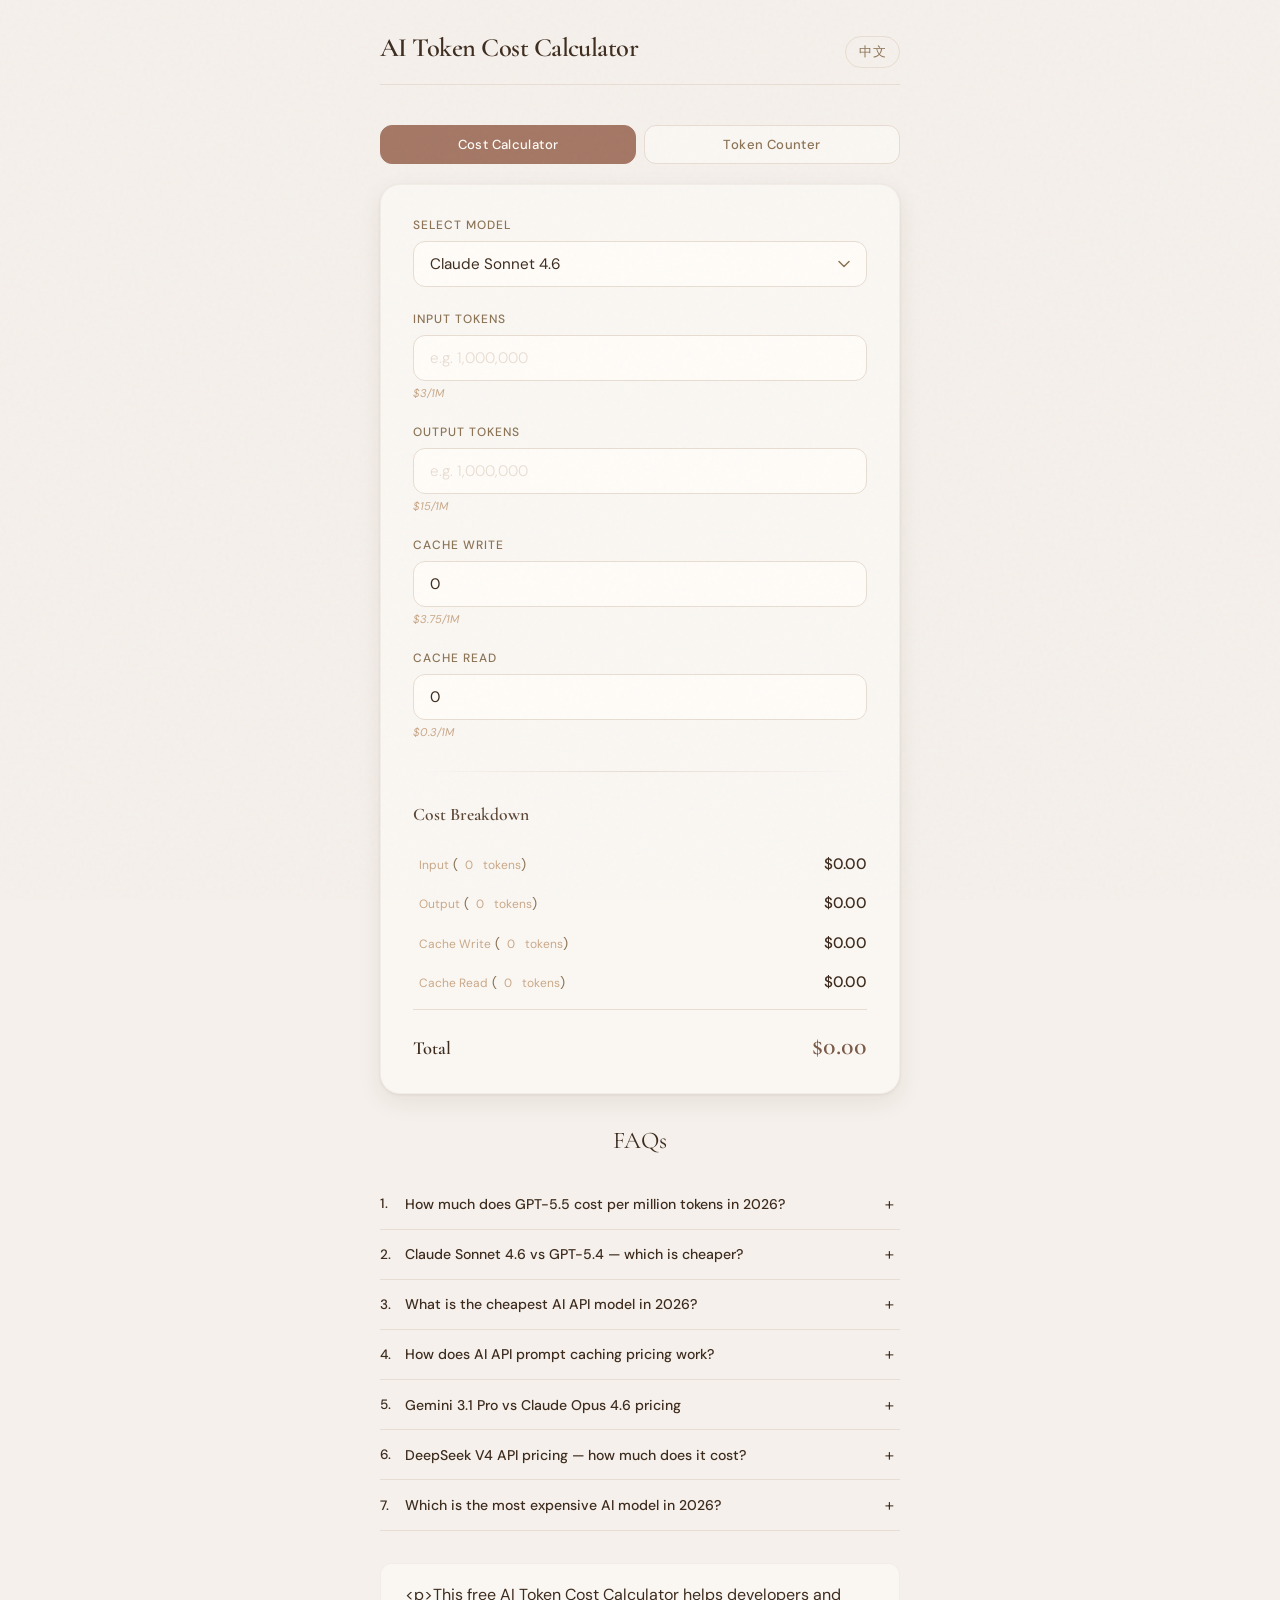
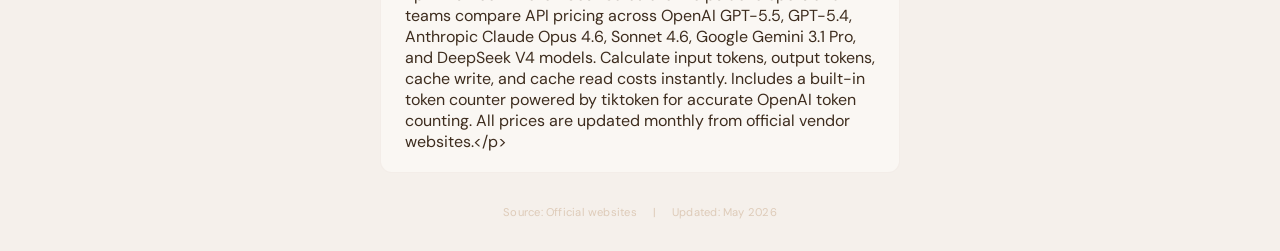
==== index.html @ 5569f966 "seo: add about section with keywords and PWA manifest - Add SEO-friendly about section below FAQ wit" ====
<!DOCTYPE html>
<html lang="en">
<head>
  <meta charset="UTF-8">
  <meta name="viewport" content="width=device-width, initial-scale=1.0">
  <title>AI Token Cost Calculator | AI Token 费用计算器</title>
  <meta name="description" content="Free AI API token cost calculator. Compare pricing across OpenAI GPT, Anthropic Claude, Google Gemini, and DeepSeek models. Calculate input, output, cache write and cache read costs instantly.">
  <meta name="keywords" content="AI API cost calculator, token pricing, GPT-5 pricing, Claude pricing, Gemini pricing, DeepSeek pricing, AI token费用计算器, API成本计算, 模型价格对比">
  <meta name="author" content="AI Token Calculator">
  <meta name="robots" content="index, follow">
  <link rel="canonical" href="https://tokencostcalc.com/">

  <!-- Open Graph -->
  <meta property="og:title" content="AI Token Cost Calculator | AI Token 费用计算器">
  <meta property="og:description" content="Free AI API token cost calculator. Compare pricing across OpenAI, Anthropic, Google, and DeepSeek models.">
  <meta property="og:type" content="website">
  <meta property="og:url" content="https://tokencostcalc.com/">
  <meta property="og:locale" content="en_US">
  <meta property="og:locale:alternate" content="zh_CN">

  <!-- Twitter Card -->
  <meta name="twitter:card" content="summary">
  <meta name="twitter:title" content="AI Token Cost Calculator">
  <meta name="twitter:description" content="Free AI API token cost calculator. Compare pricing across GPT, Claude, Gemini, DeepSeek.">

  <!-- Structured Data -->
  <script type="application/ld+json">
  {
    "@context": "https://schema.org",
    "@type": "WebApplication",
    "name": "AI Token Cost Calculator",
    "alternateName": "AI Token 费用计算器",
    "description": "Free AI API token cost calculator for comparing pricing across OpenAI, Anthropic, Google, and DeepSeek models.",
    "applicationCategory": "DeveloperApplication",
    "operatingSystem": "Web",
    "offers": { "@type": "Offer", "price": "0", "priceCurrency": "USD" },
    "inLanguage": ["en", "zh"]
  }
  </script>

  <link rel="preconnect" href="https://fonts.googleapis.com">
  <link rel="preconnect" href="https://fonts.gstatic.com" crossorigin>
  <link rel="stylesheet" href="https://fonts.googleapis.com/css2?family=Cormorant+Garamond:ital,wght@0,400;0,600;1,400&family=DM+Sans:wght@300;400;500;600&display=swap">
  <link rel="stylesheet" href="css/style.css">
  <link rel="icon" href="data:image/svg+xml,<svg xmlns='http://www.w3.org/2000/svg' viewBox='0 0 100 100'><text y='.9em' font-size='90'>☕</text></svg>">
  <link rel="manifest" href="manifest.json">
  <meta name="theme-color" content="#a47764">
  <link rel="alternate" hreflang="en" href="https://tokencostcalc.com/?lang=en">
  <link rel="alternate" hreflang="zh" href="https://tokencostcalc.com/?lang=zh">
  <link rel="alternate" hreflang="x-default" href="https://tokencostcalc.com/">
</head>
<body>
  <div class="container">
    <header>
      <h1 data-i18n="title">AI Token Cost Calculator</h1>
      <button id="lang-toggle">中文</button>
    </header>

    <nav class="tabs" role="tablist">
      <button class="tab active" data-tab="calculator" role="tab" aria-selected="true" data-i18n="tabCalculator">Cost Calculator</button>
      <button class="tab" data-tab="token-counter" role="tab" aria-selected="false" data-i18n="tabTokenCounter">Token Counter</button>
    </nav>

    <div class="card" id="calculator-panel" role="tabpanel">
      <div class="field">
        <label data-i18n="selectModel" for="model-select">Select Model</label>
        <select id="model-select"></select>
      </div>

      <div class="field">
        <label data-i18n="inputTokens">Input Tokens</label>
        <input type="text" id="input-tokens" inputmode="numeric" data-i18n-placeholder="placeholder_tokens" placeholder="e.g. 100000">
        <div class="price-hint" id="price-input"></div>
      </div>

      <div class="field">
        <label data-i18n="outputTokens">Output Tokens</label>
        <input type="text" id="output-tokens" inputmode="numeric" data-i18n-placeholder="placeholder_tokens" placeholder="e.g. 100000">
        <div class="price-hint" id="price-output"></div>
      </div>

      <div class="field">
        <label data-i18n="cacheWrite">Cache Write</label>
        <input type="text" id="cache-write" inputmode="numeric" data-i18n-placeholder="placeholder_tokens" placeholder="e.g. 100000" value="0">
        <div class="price-hint" id="price-cw"></div>
      </div>

      <div class="field">
        <label data-i18n="cacheRead">Cache Read</label>
        <input type="text" id="cache-read" inputmode="numeric" data-i18n-placeholder="placeholder_tokens" placeholder="e.g. 100000" value="0">
        <div class="price-hint" id="price-cr"></div>
      </div>

      <div class="divider"></div>

      <div class="results-header" data-i18n="costBreakdown">Cost Breakdown</div>

      <div class="result-row">
        <span class="label"><span data-i18n="inputCost">Input</span> (<span id="res-input-tokens">0</span> <span data-i18n="tokens">tokens</span>)</span>
        <span class="amount" id="res-input-cost">$0.00</span>
      </div>

      <div class="result-row">
        <span class="label"><span data-i18n="outputCost">Output</span> (<span id="res-output-tokens">0</span> <span data-i18n="tokens">tokens</span>)</span>
        <span class="amount" id="res-output-cost">$0.00</span>
      </div>

      <div class="result-row">
        <span class="label"><span data-i18n="cacheWriteCost">Cache Write</span> (<span id="res-cw-tokens">0</span> <span data-i18n="tokens">tokens</span>)</span>
        <span class="amount" id="res-cw-cost">$0.00</span>
      </div>

      <div class="result-row">
        <span class="label"><span data-i18n="cacheReadCost">Cache Read</span> (<span id="res-cr-tokens">0</span> <span data-i18n="tokens">tokens</span>)</span>
        <span class="amount" id="res-cr-cost">$0.00</span>
      </div>

      <div class="result-divider"></div>

      <div class="result-total">
        <span class="label" data-i18n="total">Total</span>
        <span class="amount" id="res-total">$0.00</span>
      </div>
    </div>

    <div class="card" id="token-counter-panel" role="tabpanel" hidden>
      <div class="field">
        <label data-i18n="selectModel" for="tc-model-select">Select Model</label>
        <select id="tc-model-select"></select>
      </div>

      <div class="field">
        <label data-i18n="inputText">Input Text</label>
        <textarea id="tc-input" rows="8" data-i18n-placeholder="placeholder_text" placeholder="Paste or type text..."></textarea>
      </div>

      <div class="divider"></div>

      <div class="tc-results" aria-live="polite">
        <div class="tc-row">
          <span class="tc-label" data-i18n="tokenCount">Token Count</span>
          <span class="tc-value" id="tc-token-count">0</span>
        </div>
        <div class="tc-row">
          <span class="tc-label" data-i18n="charCount">Character Count</span>
          <span class="tc-value" id="tc-char-count">0</span>
        </div>
      </div>

      <div class="tc-note" data-i18n="approxNote">* Non-OpenAI models are estimates</div>
    </div>

    <!-- FAQ Section for SEO long-tail keywords -->
    <section class="faq" id="faq-section" itemscope itemtype="https://schema.org/FAQPage">
      <h2 class="faq-title" data-i18n="faqTitle">FAQs</h2>
      <div id="faq-list"></div>
    </section>

    <section class="about" data-i18n="aboutText">
      <p>This free AI Token Cost Calculator helps developers and teams compare API pricing across OpenAI GPT-5.5, GPT-5.4, Anthropic Claude Opus 4.6, Sonnet 4.6, Google Gemini 3.1 Pro, and DeepSeek V4 models. Calculate input tokens, output tokens, cache write, and cache read costs instantly. Includes a built-in token counter powered by tiktoken for accurate OpenAI token counting. All prices are updated monthly from official vendor websites.</p>
    </section>

    <footer>
      <span data-i18n="source">Source: Official websites</span>
      <span>|</span>
      <span data-i18n="updated">Updated: May 2026</span>
    </footer>
  </div>

  <script src="js/models.js?v=20260511"></script>
  <script src="js/i18n.js?v=20260511"></script>
  <script src="js/calculator.js?v=20260511"></script>
  <script src="js/token-counter.js?v=20260511"></script>
  <script src="js/app.js?v=20260511"></script>
</body>
</html>
---- css/style.css ----
:root {
  --bg: #f5f0eb;
  --bg-card: #faf7f3;
  --mocha: #a47764;
  --mocha-light: #c9a888;
  --mocha-pale: #e8ddd2;
  --mocha-deep: #7a5a48;
  --brown-dark: #3d2c1e;
  --brown-mid: #5a4535;
  --brown-soft: #8b7355;
  --white: #fffcf8;
  --shadow: rgba(61, 44, 30, 0.08);
  --shadow-md: rgba(61, 44, 30, 0.12);
}

* {
  margin: 0;
  padding: 0;
  box-sizing: border-box;
}

body {
  font-family: 'DM Sans', sans-serif;
  background: var(--bg);
  color: var(--brown-dark);
  min-height: 100vh;
  display: flex;
  flex-direction: column;
  align-items: center;
  padding: 2rem 1rem;
  opacity: 0;
  transition: opacity 0.6s ease;
}

body.ready {
  opacity: 1;
}

/* noise texture overlay */
body::before {
  content: '';
  position: fixed;
  inset: 0;
  background-image: url("data:image/svg+xml,%3Csvg viewBox='0 0 256 256' xmlns='http://www.w3.org/2000/svg'%3E%3Cfilter id='n'%3E%3CfeTurbulence type='fractalNoise' baseFrequency='0.9' numOctaves='4' stitchTiles='stitch'/%3E%3C/filter%3E%3Crect width='100%25' height='100%25' filter='url(%23n)' opacity='0.03'/%3E%3C/svg%3E");
  pointer-events: none;
  z-index: 1;
}

.container {
  width: 100%;
  max-width: 520px;
}

/* ── Header ── */
header {
  display: flex;
  justify-content: space-between;
  align-items: baseline;
  margin-bottom: 2.5rem;
  padding-bottom: 1rem;
  border-bottom: 1px solid var(--mocha-pale);
}

header h1 {
  font-family: 'Cormorant Garamond', serif;
  font-weight: 600;
  font-size: 1.65rem;
  color: var(--brown-dark);
  letter-spacing: -0.02em;
}

#lang-toggle {
  background: none;
  border: 1px solid var(--mocha-pale);
  color: var(--brown-soft);
  font-family: 'DM Sans', sans-serif;
  font-size: 0.8rem;
  font-weight: 500;
  padding: 0.35rem 0.8rem;
  border-radius: 2rem;
  cursor: pointer;
  transition: all 0.25s ease;
  letter-spacing: 0.04em;
}

#lang-toggle:hover {
  border-color: var(--mocha);
  color: var(--mocha-deep);
  background: var(--white);
}

/* ── Tabs ── */
.tabs {
  display: flex;
  gap: 0.5rem;
  margin-bottom: 1.25rem;
}

.tab {
  flex: 1;
  padding: 0.65rem 1rem;
  font-family: 'DM Sans', sans-serif;
  font-size: 0.82rem;
  font-weight: 500;
  letter-spacing: 0.03em;
  color: var(--brown-soft);
  background: var(--bg-card);
  border: 1px solid var(--mocha-pale);
  border-radius: 0.75rem;
  cursor: pointer;
  transition: all 0.25s ease;
}

.tab:hover {
  border-color: var(--mocha-light);
  color: var(--mocha-deep);
}

.tab.active {
  background: var(--mocha);
  border-color: var(--mocha);
  color: var(--white);
}

/* ── Card ── */
.card {
  background: var(--bg-card);
  border-radius: 1.25rem;
  padding: 2rem;
  box-shadow:
    0 1px 3px var(--shadow),
    0 8px 24px var(--shadow);
  border: 1px solid rgba(164, 119, 100, 0.08);
}

/* ── Form fields ── */
.field {
  margin-bottom: 1.5rem;
}

.field:last-child {
  margin-bottom: 0;
}

.field label {
  display: block;
  font-size: 0.75rem;
  font-weight: 500;
  color: var(--brown-soft);
  text-transform: uppercase;
  letter-spacing: 0.08em;
  margin-bottom: 0.5rem;
}

.field select,
.field input[type="text"] {
  width: 100%;
  padding: 0.75rem 1rem;
  font-family: 'DM Sans', sans-serif;
  font-size: 0.95rem;
  color: var(--brown-dark);
  background: var(--white);
  border: 1px solid var(--mocha-pale);
  border-radius: 0.75rem;
  outline: none;
  transition: border-color 0.2s ease, box-shadow 0.2s ease;
  appearance: none;
  -webkit-appearance: none;
}

.field select {
  background-image: url("data:image/svg+xml,%3Csvg width='12' height='8' viewBox='0 0 12 8' fill='none' xmlns='http://www.w3.org/2000/svg'%3E%3Cpath d='M1 1.5L6 6.5L11 1.5' stroke='%238b7355' stroke-width='1.5' stroke-linecap='round' stroke-linejoin='round'/%3E%3C/svg%3E");
  background-repeat: no-repeat;
  background-position: right 1rem center;
  padding-right: 2.5rem;
  cursor: pointer;
}

.field select:focus,
.field input[type="text"]:focus {
  border-color: var(--mocha);
  box-shadow: 0 0 0 3px rgba(164, 119, 100, 0.12);
}

.field input[type="text"]::placeholder {
  color: var(--mocha-pale);
  font-weight: 300;
}

/* ── Textarea ── */
textarea {
  width: 100%;
  padding: 0.75rem 1rem;
  font-family: 'DM Sans', sans-serif;
  font-size: 0.9rem;
  line-height: 1.6;
  color: var(--brown-dark);
  background: var(--white);
  border: 1px solid var(--mocha-pale);
  border-radius: 0.75rem;
  outline: none;
  resize: vertical;
  min-height: 120px;
  transition: border-color 0.2s ease, box-shadow 0.2s ease;
}

textarea::placeholder {
  color: var(--mocha-pale);
  font-weight: 300;
}

textarea:focus {
  border-color: var(--mocha);
  box-shadow: 0 0 0 3px rgba(164, 119, 100, 0.12);
}

/* ── Token Counter Results ── */
.tc-results {
  display: flex;
  flex-direction: column;
  gap: 0.75rem;
}

.tc-row {
  display: flex;
  justify-content: space-between;
  align-items: baseline;
  padding: 0.5rem 0;
}

.tc-label {
  font-size: 0.85rem;
  color: var(--brown-soft);
}

.tc-value {
  font-family: 'Cormorant Garamond', serif;
  font-size: 1.5rem;
  font-weight: 600;
  color: var(--mocha-deep);
  font-variant-numeric: tabular-nums;
}

.tc-note {
  margin-top: 1rem;
  font-size: 0.72rem;
  color: var(--mocha-light);
  font-style: italic;
  text-align: center;
}

/* ── Slider ── */
.slider-wrap {
  display: flex;
  align-items: center;
  gap: 1rem;
}

.slider-wrap input[type="range"] {
  flex: 1;
  -webkit-appearance: none;
  appearance: none;
  height: 6px;
  background: linear-gradient(to right, var(--mocha), var(--mocha-light));
  border-radius: 3px;
  outline: none;
  cursor: pointer;
}

.slider-wrap input[type="range"]::-webkit-slider-thumb {
  -webkit-appearance: none;
  width: 20px;
  height: 20px;
  border-radius: 50%;
  background: var(--white);
  border: 2px solid var(--mocha);
  box-shadow: 0 2px 6px var(--shadow-md);
  cursor: pointer;
  transition: transform 0.15s ease;
}

.slider-wrap input[type="range"]::-webkit-slider-thumb:hover {
  transform: scale(1.15);
}

.slider-wrap input[type="range"]::-moz-range-thumb {
  width: 20px;
  height: 20px;
  border-radius: 50%;
  background: var(--white);
  border: 2px solid var(--mocha);
  box-shadow: 0 2px 6px var(--shadow-md);
  cursor: pointer;
}

.slider-value {
  min-width: 3rem;
  text-align: right;
  font-size: 0.95rem;
  font-weight: 600;
  color: var(--mocha-deep);
  font-variant-numeric: tabular-nums;
}

/* ── Divider ── */
.divider {
  height: 1px;
  background: linear-gradient(to right, transparent, var(--mocha-pale), transparent);
  margin: 2rem 0;
}

/* ── Results ── */
.results-header {
  font-family: 'Cormorant Garamond', serif;
  font-size: 1.1rem;
  font-weight: 600;
  color: var(--brown-mid);
  margin-bottom: 1.25rem;
}

.result-row {
  display: flex;
  justify-content: space-between;
  align-items: baseline;
  padding: 0.6rem 0;
}

.result-row .label {
  font-size: 0.85rem;
  color: var(--brown-soft);
}

.result-row .label span {
  font-size: 0.75rem;
  color: var(--mocha-light);
  margin-left: 0.4rem;
}

.result-row .amount {
  font-variant-numeric: tabular-nums;
  font-weight: 500;
  font-size: 0.95rem;
  color: var(--brown-dark);
}

.result-divider {
  height: 1px;
  background: var(--mocha-pale);
  margin: 0.5rem 0;
}

.result-total {
  display: flex;
  justify-content: space-between;
  align-items: baseline;
  padding-top: 0.75rem;
}

.result-total .label {
  font-family: 'Cormorant Garamond', serif;
  font-size: 1.15rem;
  font-weight: 600;
  color: var(--brown-dark);
}

.result-total .amount {
  font-family: 'Cormorant Garamond', serif;
  font-size: 1.6rem;
  font-weight: 600;
  color: var(--mocha-deep);
  font-variant-numeric: tabular-nums;
}

/* ── About ── */
.about {
  margin-top: 2rem;
  padding: 1.25rem 1.5rem;
  background: var(--bg-card);
  border-radius: 0.75rem;
  border: 1px solid rgba(164, 119, 100, 0.08);
}

.about p {
  font-size: 0.78rem;
  line-height: 1.75;
  color: var(--brown-soft);
}

/* ── Footer ── */
footer {
  margin-top: 2rem;
  text-align: center;
  font-size: 0.7rem;
  color: var(--mocha-light);
  letter-spacing: 0.02em;
}

footer span {
  margin: 0 0.4rem;
  opacity: 0.5;
}

/* ── Price hint ── */
.price-hint {
  font-size: 0.7rem;
  color: var(--mocha-light);
  margin-top: 0.3rem;
  font-style: italic;
}

/* ── Overflow warning ── */
.overflow-warning {
  display: none;
  margin-top: 0.75rem;
  padding: 0.5rem 0.75rem;
  font-size: 0.78rem;
  color: #9a4e2e;
  background: #fdf0e8;
  border: 1px solid #e8c4aa;
  border-radius: 0.5rem;
}

/* ── FAQ ── */
.faq {
  margin-top: 2rem;
}

.faq-title {
  font-family: 'Cormorant Garamond', serif;
  font-size: 1.5rem;
  font-weight: 400;
  color: var(--brown-dark);
  text-align: center;
  margin-bottom: 1.5rem;
}

.faq-item {
  border-bottom: 1px solid var(--mocha-pale);
}

.faq-question {
  display: flex;
  align-items: center;
  width: 100%;
  background: none;
  border: none;
  padding: 0.85rem 0;
  cursor: pointer;
  font-family: 'DM Sans', sans-serif;
  text-align: left;
  gap: 0.4rem;
}

.faq-number {
  font-size: 0.85rem;
  font-weight: 500;
  color: var(--brown-dark);
  min-width: 1.4em;
}

.faq-text {
  flex: 1;
  font-size: 0.88rem;
  font-weight: 500;
  color: var(--brown-dark);
}

.faq-icon {
  font-size: 1.1rem;
  font-weight: 300;
  color: var(--brown-dark);
  width: 1.2em;
  text-align: center;
}

.faq-answer {
  display: none;
  overflow: hidden;
  padding: 0 0 0 1.8em;
}

.faq-answer.open {
  display: block;
}

.faq-answer p {
  font-size: 0.82rem;
  line-height: 1.7;
  color: var(--brown-soft);
}

/* ── Responsive ── */
@media (max-width: 560px) {
  body {
    padding: 1.25rem 0.75rem;
  }

  .card {
    padding: 1.5rem;
    border-radius: 1rem;
  }

  header h1 {
    font-size: 1.35rem;
  }

  .result-total .amount {
    font-size: 1.35rem;
  }
}

@media (prefers-reduced-motion: reduce) {
  body {
    opacity: 1;
    transition: none;
  }

  * {
    transition: none !important;
  }
}
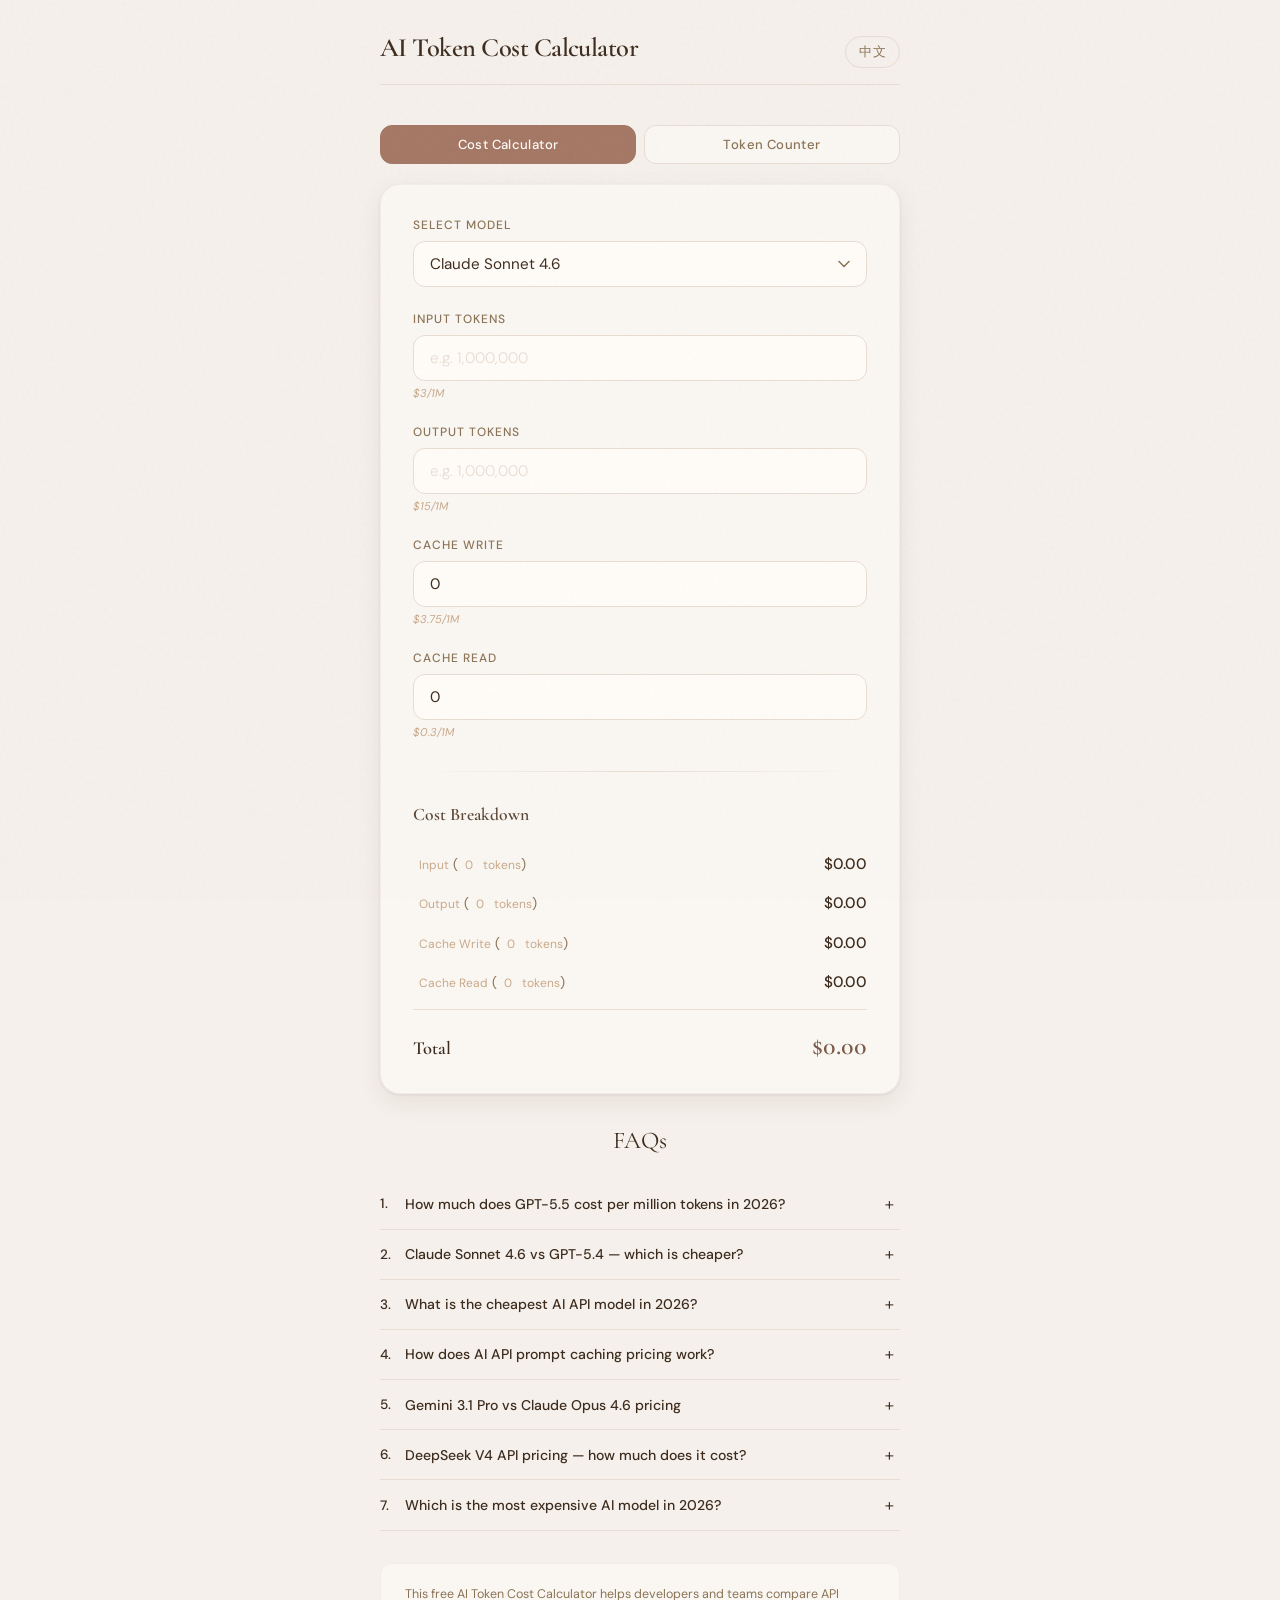
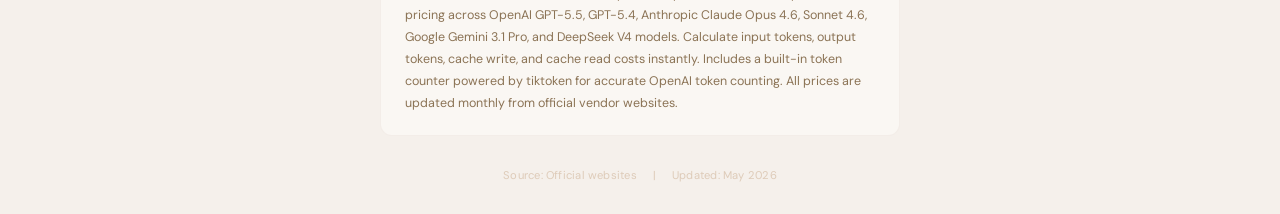
==== commit bd242a2e: "fix: about text HTML rendering, split FAQ by tab category - Fix aboutText showing raw <p> tags (use " ====
--- a/index.html
+++ b/index.html
@@ -44,6 +44,7 @@
   <link rel="stylesheet" href="css/style.css">
   <link rel="icon" href="data:image/svg+xml,<svg xmlns='http://www.w3.org/2000/svg' viewBox='0 0 100 100'><text y='.9em' font-size='90'>☕</text></svg>">
   <link rel="manifest" href="manifest.json">
+  <meta name="msvalidate.01" content="E0C793101DFDC249B0BCDC81EE343622">
   <meta name="theme-color" content="#a47764">
   <link rel="alternate" hreflang="en" href="https://tokencostcalc.com/?lang=en">
   <link rel="alternate" hreflang="zh" href="https://tokencostcalc.com/?lang=zh">
@@ -151,13 +152,13 @@
     </div>
 
     <!-- FAQ Section for SEO long-tail keywords -->
-    <section class="faq" id="faq-section" itemscope itemtype="https://schema.org/FAQPage">
+    <section class="faq" id="faq-section">
       <h2 class="faq-title" data-i18n="faqTitle">FAQs</h2>
       <div id="faq-list"></div>
     </section>
 
-    <section class="about" data-i18n="aboutText">
-      <p>This free AI Token Cost Calculator helps developers and teams compare API pricing across OpenAI GPT-5.5, GPT-5.4, Anthropic Claude Opus 4.6, Sonnet 4.6, Google Gemini 3.1 Pro, and DeepSeek V4 models. Calculate input tokens, output tokens, cache write, and cache read costs instantly. Includes a built-in token counter powered by tiktoken for accurate OpenAI token counting. All prices are updated monthly from official vendor websites.</p>
+    <section class="about">
+      <p data-i18n="aboutText">This free AI Token Cost Calculator helps developers and teams compare API pricing across OpenAI GPT-5.5, GPT-5.4, Anthropic Claude Opus 4.6, Sonnet 4.6, Google Gemini 3.1 Pro, and DeepSeek V4 models. Calculate input tokens, output tokens, cache write, and cache read costs instantly. Includes a built-in token counter powered by tiktoken for accurate OpenAI token counting. All prices are updated monthly from official vendor websites.</p>
     </section>
 
     <footer>
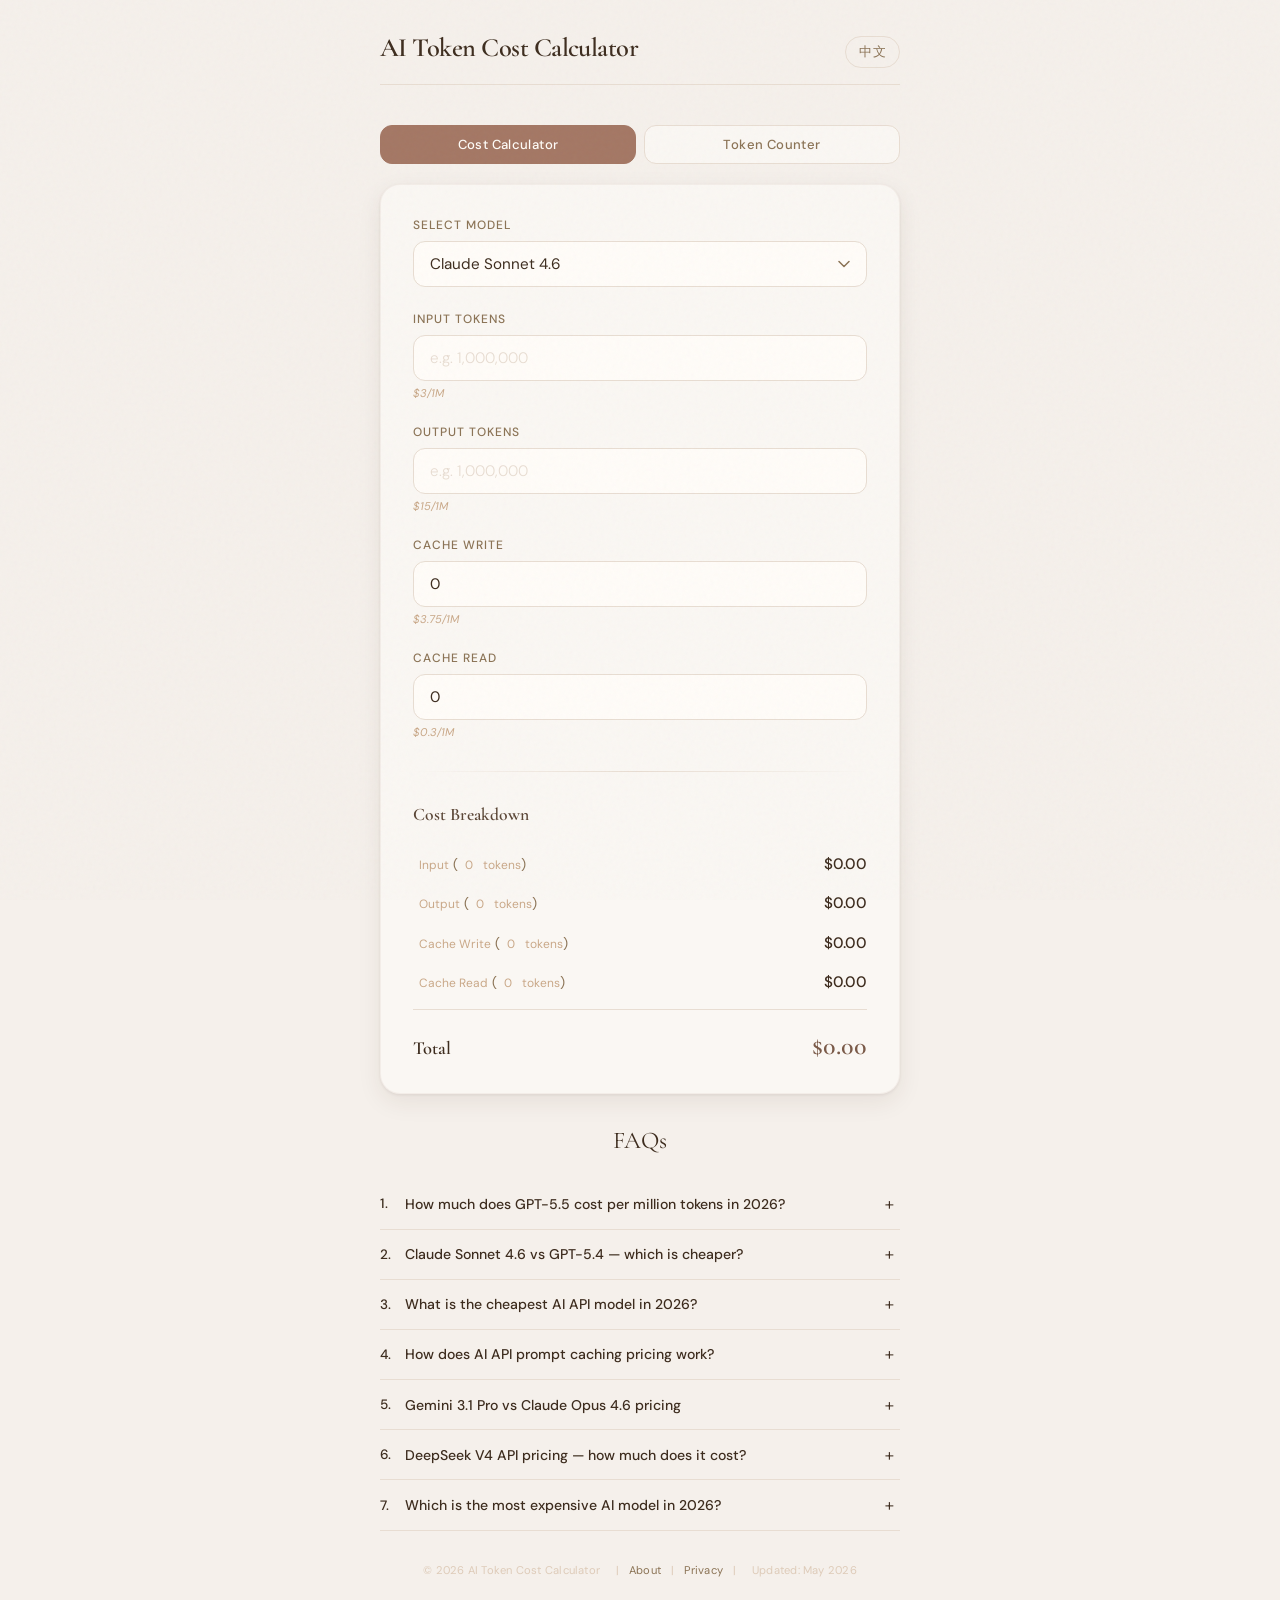
==== commit 69d166a4: "seo: add about.html, privacy.html, update footer and sitemap - about.html: tool description, data ac" ====
--- a/index.html
+++ b/index.html
@@ -157,12 +157,12 @@
       <div id="faq-list"></div>
     </section>
 
-    <section class="about">
-      <p data-i18n="aboutText">This free AI Token Cost Calculator helps developers and teams compare API pricing across OpenAI GPT-5.5, GPT-5.4, Anthropic Claude Opus 4.6, Sonnet 4.6, Google Gemini 3.1 Pro, and DeepSeek V4 models. Calculate input tokens, output tokens, cache write, and cache read costs instantly. Includes a built-in token counter powered by tiktoken for accurate OpenAI token counting. All prices are updated monthly from official vendor websites.</p>
-    </section>
-
     <footer>
-      <span data-i18n="source">Source: Official websites</span>
+      <span>© 2026 AI Token Cost Calculator</span>
+      <span>|</span>
+      <a href="about.html" data-i18n="about">About</a>
+      <span>|</span>
+      <a href="privacy.html" data-i18n="privacy">Privacy</a>
       <span>|</span>
       <span data-i18n="updated">Updated: May 2026</span>
     </footer>
--- a/css/style.css
+++ b/css/style.css
@@ -371,22 +371,63 @@
   font-variant-numeric: tabular-nums;
 }
 
-/* ── About ── */
-.about {
-  margin-top: 2rem;
-  padding: 1.25rem 1.5rem;
-  background: var(--bg-card);
-  border-radius: 0.75rem;
-  border: 1px solid rgba(164, 119, 100, 0.08);
-}
-
-.about p {
-  font-size: 0.78rem;
+/* ── Static pages (about, privacy) ── */
+.static-page h2 {
+  font-family: 'Cormorant Garamond', serif;
+  font-size: 1.5rem;
+  font-weight: 600;
+  color: var(--brown-dark);
+  margin-bottom: 1.25rem;
+}
+
+.static-page h3 {
+  font-family: 'DM Sans', sans-serif;
+  font-size: 0.95rem;
+  font-weight: 600;
+  color: var(--brown-dark);
+  margin-top: 1.5rem;
+  margin-bottom: 0.5rem;
+}
+
+.static-page p {
+  font-size: 0.85rem;
   line-height: 1.75;
   color: var(--brown-soft);
+  margin-bottom: 0.75rem;
+}
+
+.static-page ul {
+  padding-left: 1.25rem;
+  margin-bottom: 0.75rem;
+}
+
+.static-page li {
+  font-size: 0.85rem;
+  line-height: 1.75;
+  color: var(--brown-soft);
+  margin-bottom: 0.25rem;
+}
+
+.static-page a {
+  color: var(--mocha-deep);
+  text-decoration: underline;
+  text-underline-offset: 2px;
+}
+
+.static-page a:hover {
+  color: var(--mocha);
 }
 
 /* ── Footer ── */
+footer a {
+  color: var(--brown-soft);
+  text-decoration: none;
+  transition: color 0.2s ease;
+}
+
+footer a:hover {
+  color: var(--mocha-deep);
+}
 footer {
   margin-top: 2rem;
   text-align: center;
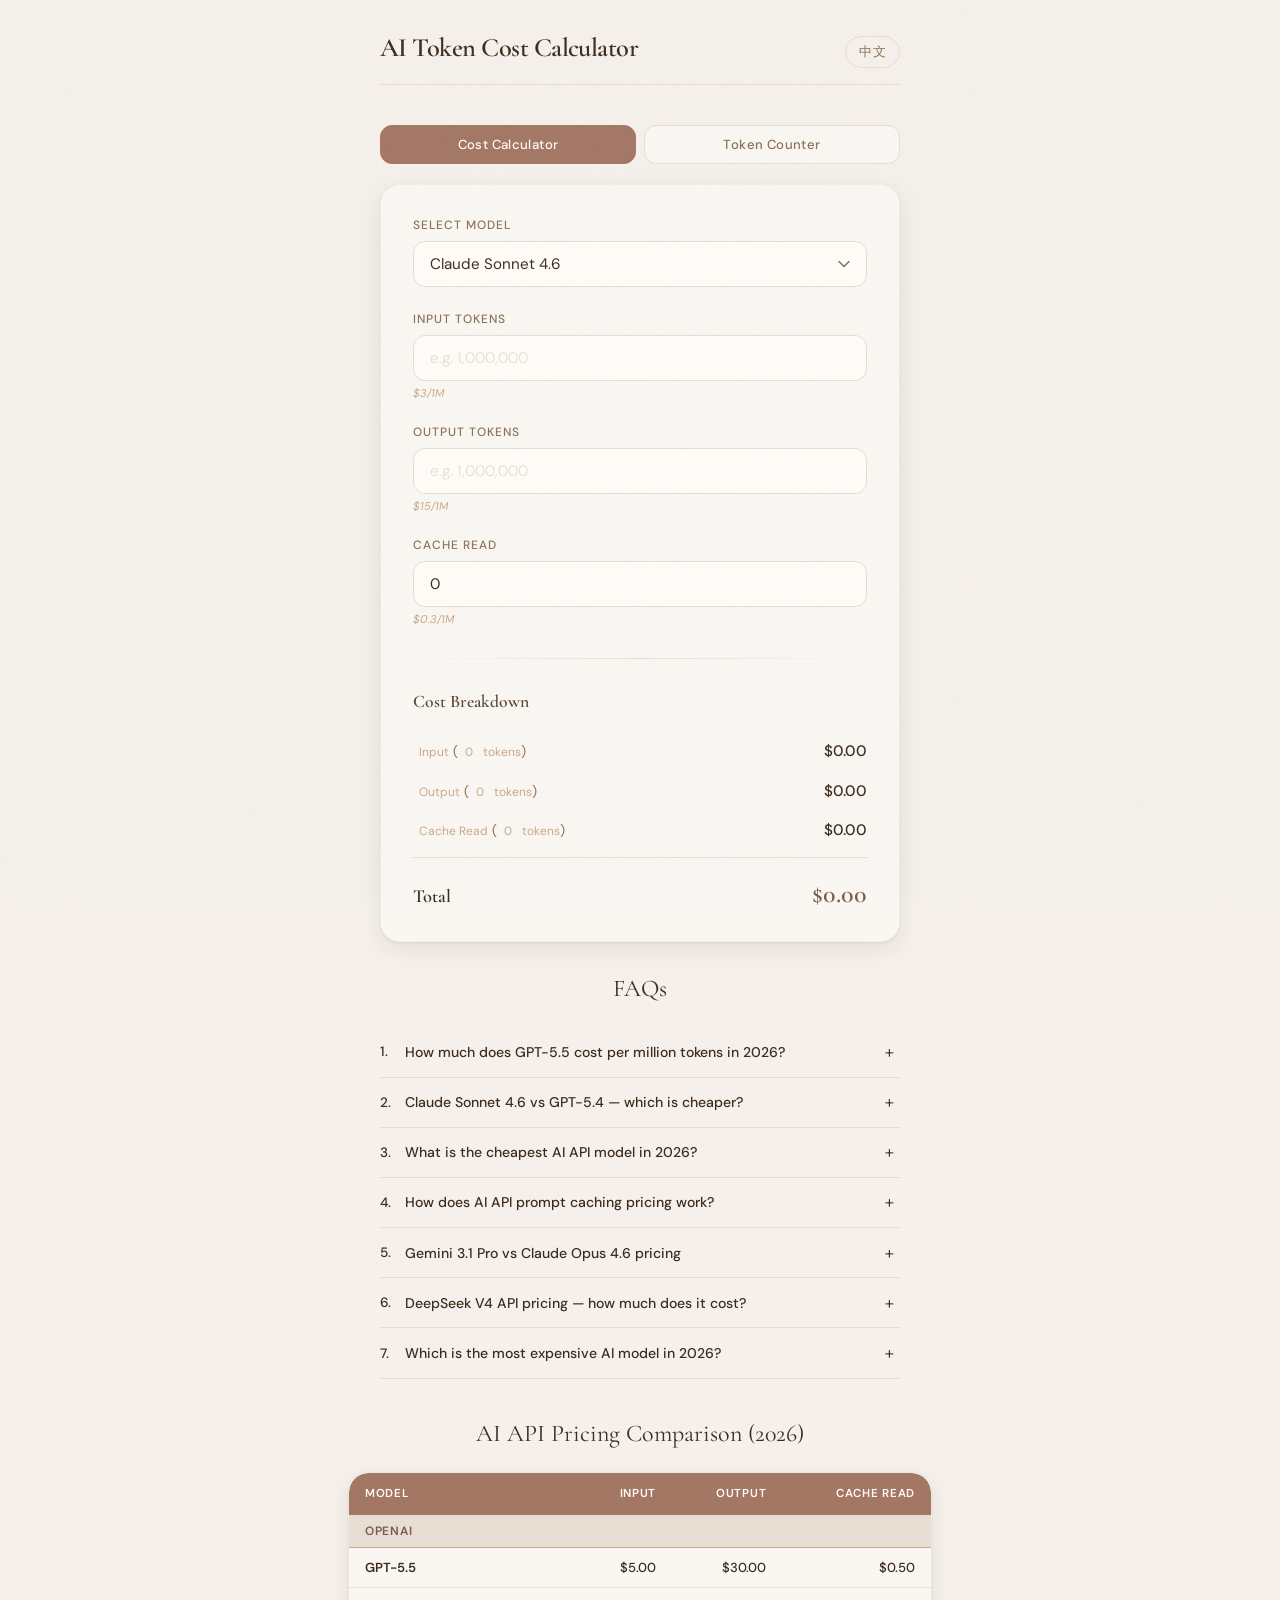
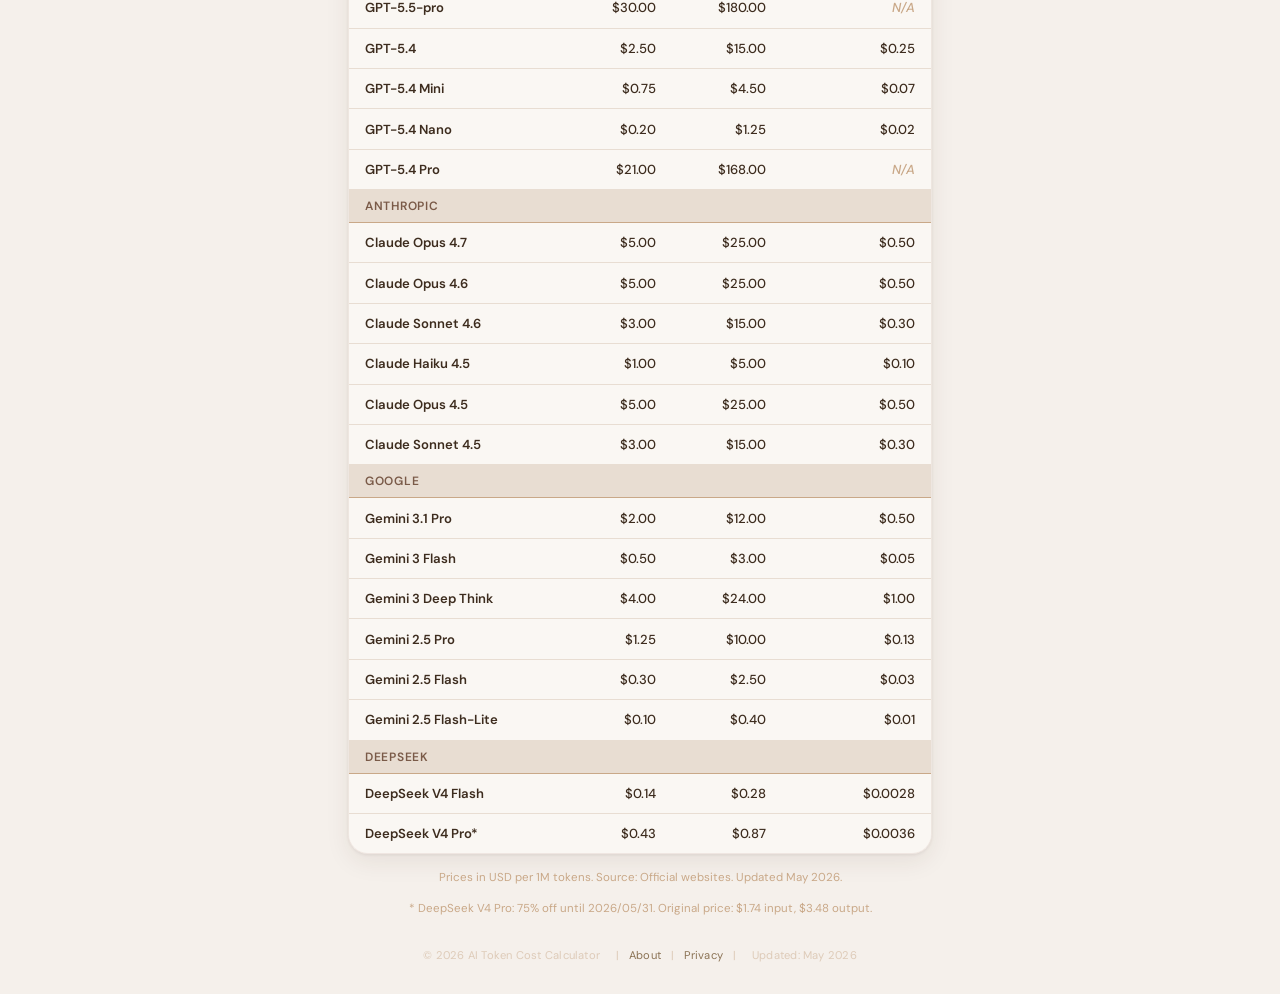
==== commit 4edbd4a3: "Add pricing table, simplify calculator by removing cache write - Add full pricing comparison table w" ====
--- a/index.html
+++ b/index.html
@@ -81,12 +81,6 @@
       </div>
 
       <div class="field">
-        <label data-i18n="cacheWrite">Cache Write</label>
-        <input type="text" id="cache-write" inputmode="numeric" data-i18n-placeholder="placeholder_tokens" placeholder="e.g. 100000" value="0">
-        <div class="price-hint" id="price-cw"></div>
-      </div>
-
-      <div class="field">
         <label data-i18n="cacheRead">Cache Read</label>
         <input type="text" id="cache-read" inputmode="numeric" data-i18n-placeholder="placeholder_tokens" placeholder="e.g. 100000" value="0">
         <div class="price-hint" id="price-cr"></div>
@@ -104,11 +98,6 @@
       <div class="result-row">
         <span class="label"><span data-i18n="outputCost">Output</span> (<span id="res-output-tokens">0</span> <span data-i18n="tokens">tokens</span>)</span>
         <span class="amount" id="res-output-cost">$0.00</span>
-      </div>
-
-      <div class="result-row">
-        <span class="label"><span data-i18n="cacheWriteCost">Cache Write</span> (<span id="res-cw-tokens">0</span> <span data-i18n="tokens">tokens</span>)</span>
-        <span class="amount" id="res-cw-cost">$0.00</span>
       </div>
 
       <div class="result-row">
@@ -157,6 +146,26 @@
       <div id="faq-list"></div>
     </section>
 
+    <!-- Pricing Table for SEO and reference -->
+    <section class="pricing-section" id="pricing-section">
+      <h2 class="pricing-title" data-i18n="pricingTableTitle">AI API Pricing Comparison (2026)</h2>
+      <div class="pricing-table-wrap">
+        <table class="pricing-table" id="pricing-table">
+          <thead>
+            <tr>
+              <th data-i18n="thModel">Model</th>
+              <th class="num" data-i18n="thInput">Input</th>
+              <th class="num" data-i18n="thOutput">Output</th>
+              <th class="num" data-i18n="thCacheRead">Cache Read</th>
+            </tr>
+          </thead>
+          <tbody id="pricing-tbody"></tbody>
+        </table>
+      </div>
+      <p class="pricing-note" data-i18n="tableNote">Prices in USD per 1M tokens. Source: Official websites. Updated May 2026.</p>
+      <p class="pricing-note" data-i18n="discountNote">* DeepSeek V4 Pro: 75% off until 2026/05/31. Original price: $1.74 input, $3.48 output.</p>
+    </section>
+
     <footer>
       <span>© 2026 AI Token Cost Calculator</span>
       <span>|</span>
--- a/css/style.css
+++ b/css/style.css
@@ -530,6 +530,120 @@
   color: var(--brown-soft);
 }
 
+/* ── Pricing Table ── */
+.pricing-section {
+  margin-top: 2.5rem;
+  max-width: 680px;
+  width: calc(100% + 4rem);
+  margin-left: -2rem;
+}
+
+.pricing-title {
+  font-family: 'Cormorant Garamond', serif;
+  font-size: 1.5rem;
+  font-weight: 400;
+  color: var(--brown-dark);
+  text-align: center;
+  margin-bottom: 1.5rem;
+}
+
+.pricing-table-wrap {
+  overflow-x: auto;
+  -webkit-overflow-scrolling: touch;
+  border-radius: 1.25rem;
+  box-shadow:
+    0 1px 3px var(--shadow),
+    0 8px 24px var(--shadow);
+  border: 1px solid rgba(164, 119, 100, 0.08);
+}
+
+.pricing-table {
+  width: 100%;
+  border-collapse: collapse;
+  background: var(--bg-card);
+  font-size: 0.82rem;
+}
+
+.pricing-table thead {
+  position: sticky;
+  top: 0;
+  z-index: 2;
+}
+
+.pricing-table th {
+  font-family: 'DM Sans', sans-serif;
+  font-weight: 600;
+  font-size: 0.72rem;
+  text-transform: uppercase;
+  letter-spacing: 0.06em;
+  color: var(--white);
+  background: var(--mocha);
+  padding: 0.85rem 1rem;
+  text-align: left;
+  white-space: nowrap;
+}
+
+.pricing-table th.num {
+  text-align: right;
+}
+
+.pricing-table th:first-child {
+  border-radius: 1.25rem 0 0 0;
+}
+
+.pricing-table th:last-child {
+  border-radius: 0 1.25rem 0 0;
+}
+
+.pricing-table td {
+  padding: 0.7rem 1rem;
+  color: var(--brown-dark);
+  border-bottom: 1px solid var(--mocha-pale);
+  vertical-align: middle;
+}
+
+.pricing-table td.num {
+  text-align: right;
+  font-variant-numeric: tabular-nums;
+  font-weight: 500;
+}
+
+.pricing-table .vendor-row td {
+  background: var(--mocha-pale);
+  font-weight: 600;
+  font-size: 0.75rem;
+  text-transform: uppercase;
+  letter-spacing: 0.06em;
+  color: var(--mocha-deep);
+  padding: 0.5rem 1rem;
+  border-bottom: 1px solid var(--mocha-light);
+}
+
+.pricing-table tbody tr:hover:not(.vendor-row) {
+  background: var(--white);
+}
+
+.pricing-table tbody tr:last-child td {
+  border-bottom: none;
+}
+
+.pricing-table .model-name {
+  font-weight: 600;
+  color: var(--brown-dark);
+}
+
+.pricing-table .na {
+  color: var(--mocha-light);
+  font-style: italic;
+}
+
+.pricing-note {
+  margin-top: 1rem;
+  font-size: 0.72rem;
+  color: var(--mocha-light);
+  text-align: center;
+}
+
 /* ── Responsive ── */
 @media (max-width: 560px) {
   body {
@@ -548,6 +662,17 @@
   .result-total .amount {
     font-size: 1.35rem;
   }
+
+  .pricing-section {
+    width: calc(100% + 1.5rem);
+    margin-left: -0.75rem;
+  }
+
+  .pricing-table td,
+  .pricing-table th {
+    padding: 0.5rem 0.6rem;
+    font-size: 0.75rem;
+  }
 }
 
 @media (prefers-reduced-motion: reduce) {
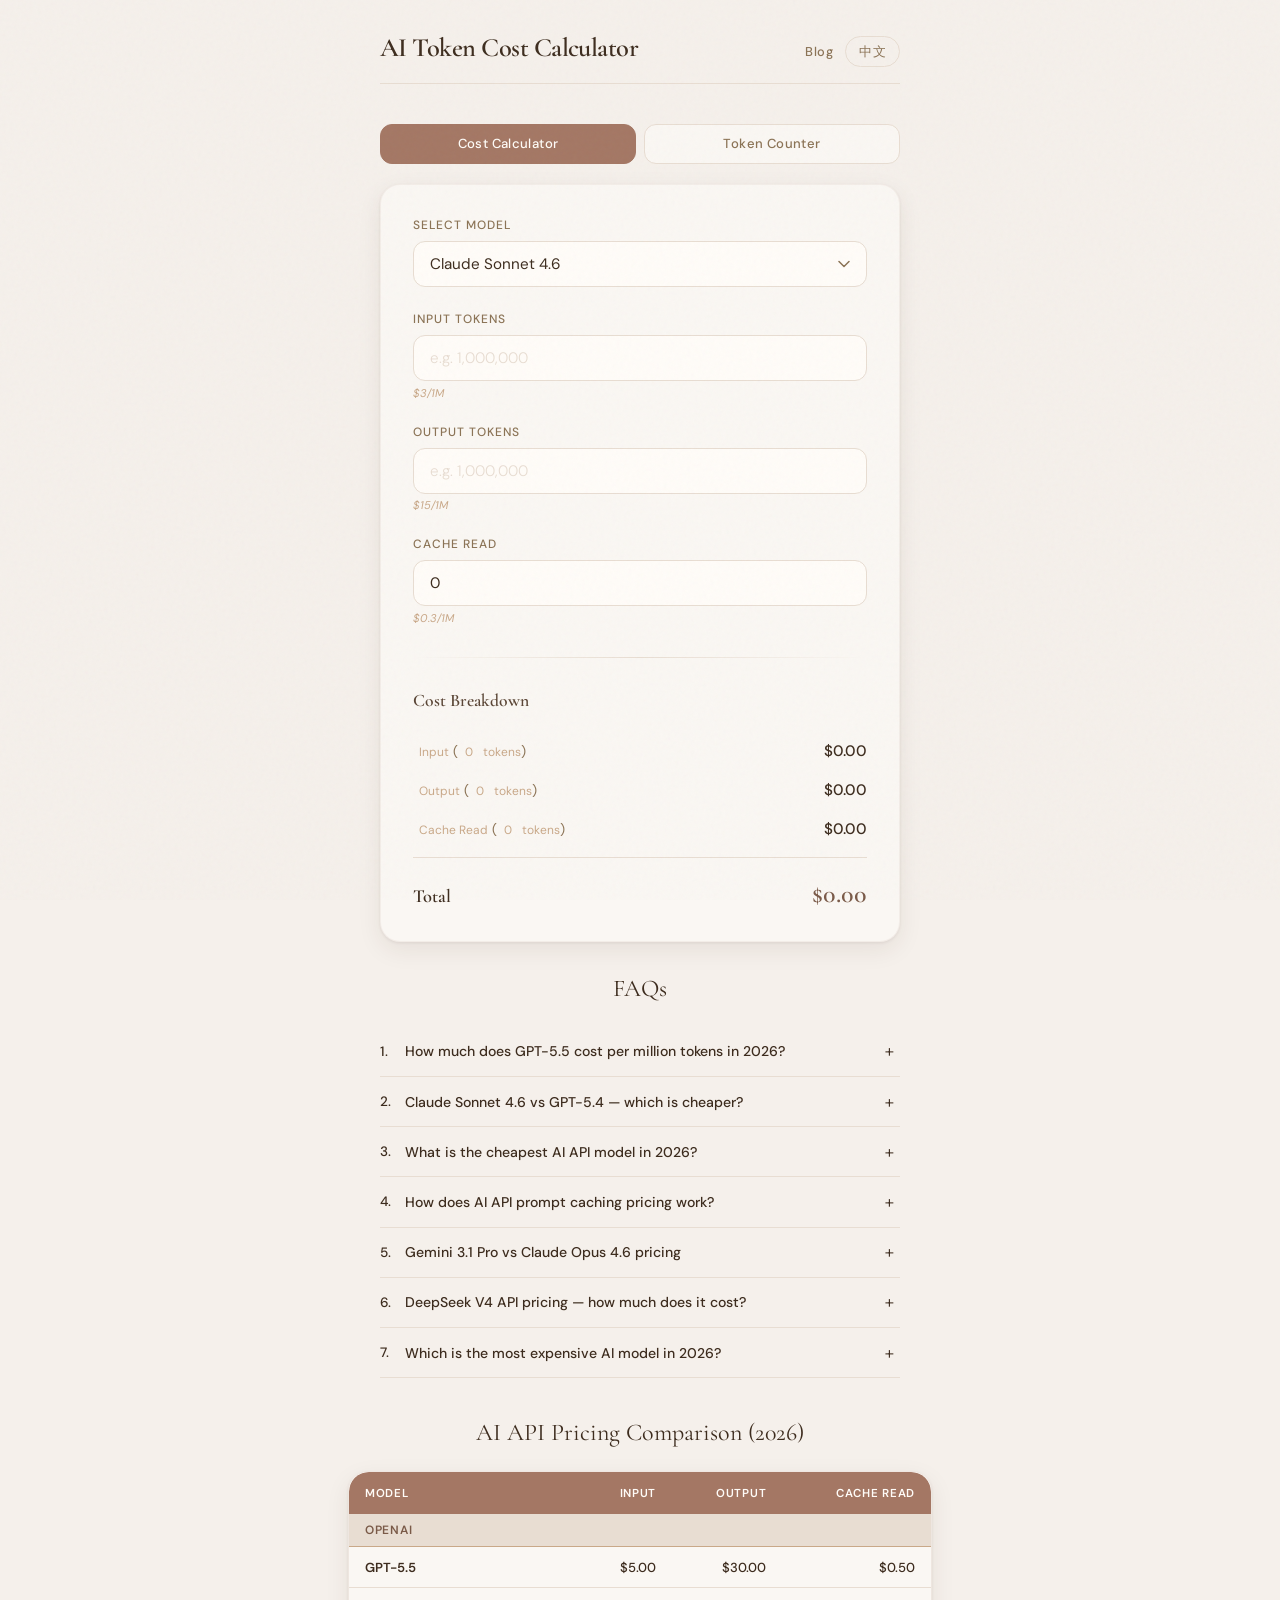
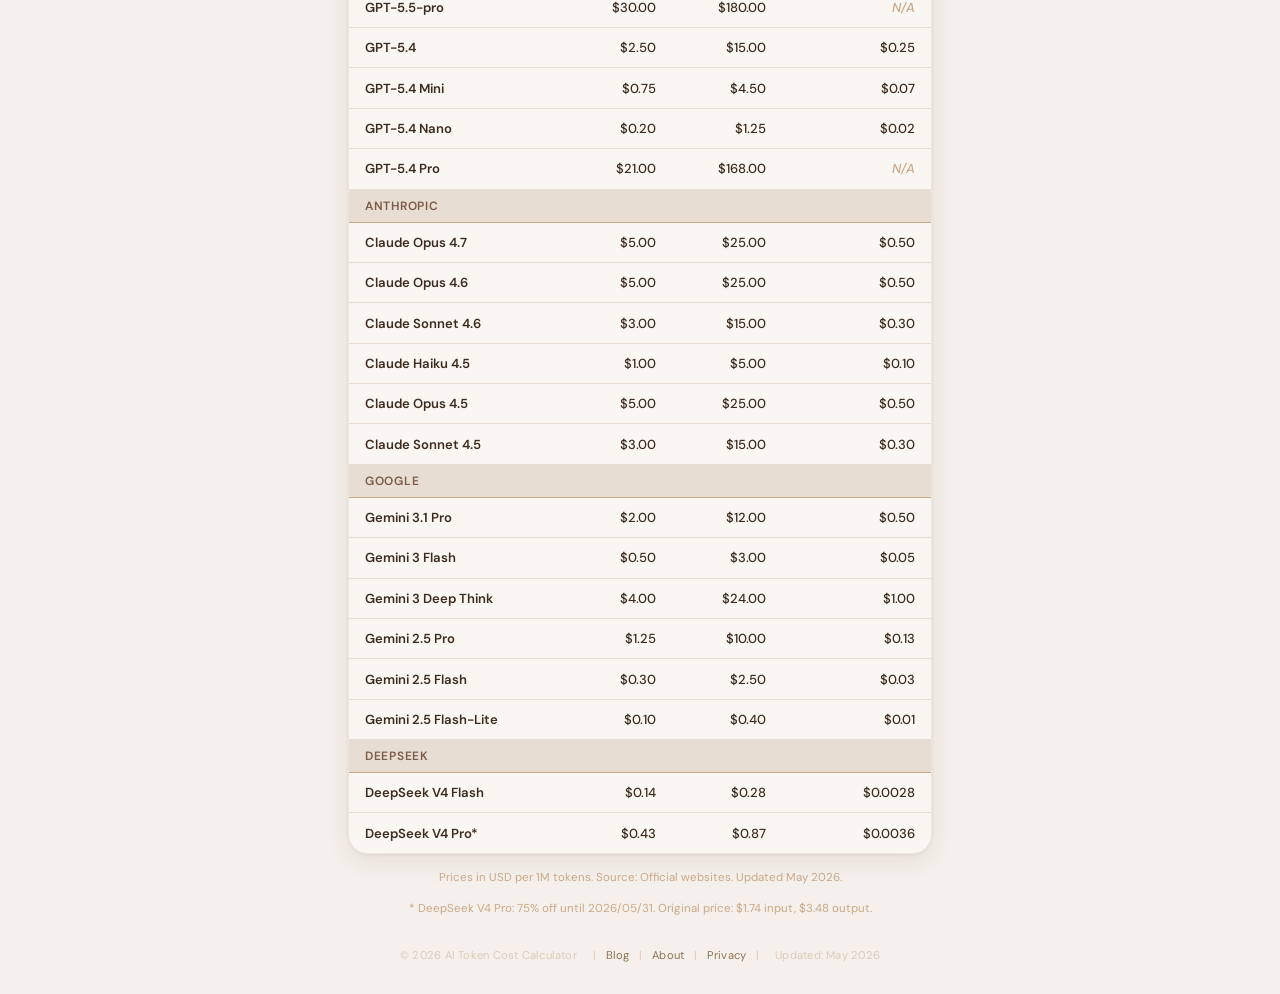
==== commit 9f6ca458: "Add blog system with 3 SEO articles - blog.html listing page with card layout - Token pricing guide," ====
--- a/index.html
+++ b/index.html
@@ -54,7 +54,10 @@
   <div class="container">
     <header>
       <h1 data-i18n="title">AI Token Cost Calculator</h1>
-      <button id="lang-toggle">中文</button>
+      <div class="header-actions">
+        <a href="blog.html" class="header-link">Blog</a>
+        <button id="lang-toggle">中文</button>
+      </div>
     </header>
 
     <nav class="tabs" role="tablist">
@@ -169,6 +172,8 @@
     <footer>
       <span>© 2026 AI Token Cost Calculator</span>
       <span>|</span>
+      <a href="blog.html">Blog</a>
+      <span>|</span>
       <a href="about.html" data-i18n="about">About</a>
       <span>|</span>
       <a href="privacy.html" data-i18n="privacy">Privacy</a>
--- a/css/style.css
+++ b/css/style.css
@@ -69,6 +69,26 @@
   letter-spacing: -0.02em;
 }
 
+.header-actions {
+  display: flex;
+  align-items: center;
+  gap: 0.75rem;
+}
+
+.header-link {
+  font-family: 'DM Sans', sans-serif;
+  font-size: 0.8rem;
+  font-weight: 500;
+  color: var(--brown-soft);
+  text-decoration: none;
+  letter-spacing: 0.04em;
+  transition: color 0.25s ease;
+}
+
+.header-link:hover {
+  color: var(--mocha-deep);
+}
+
 #lang-toggle {
   background: none;
   border: 1px solid var(--mocha-pale);
